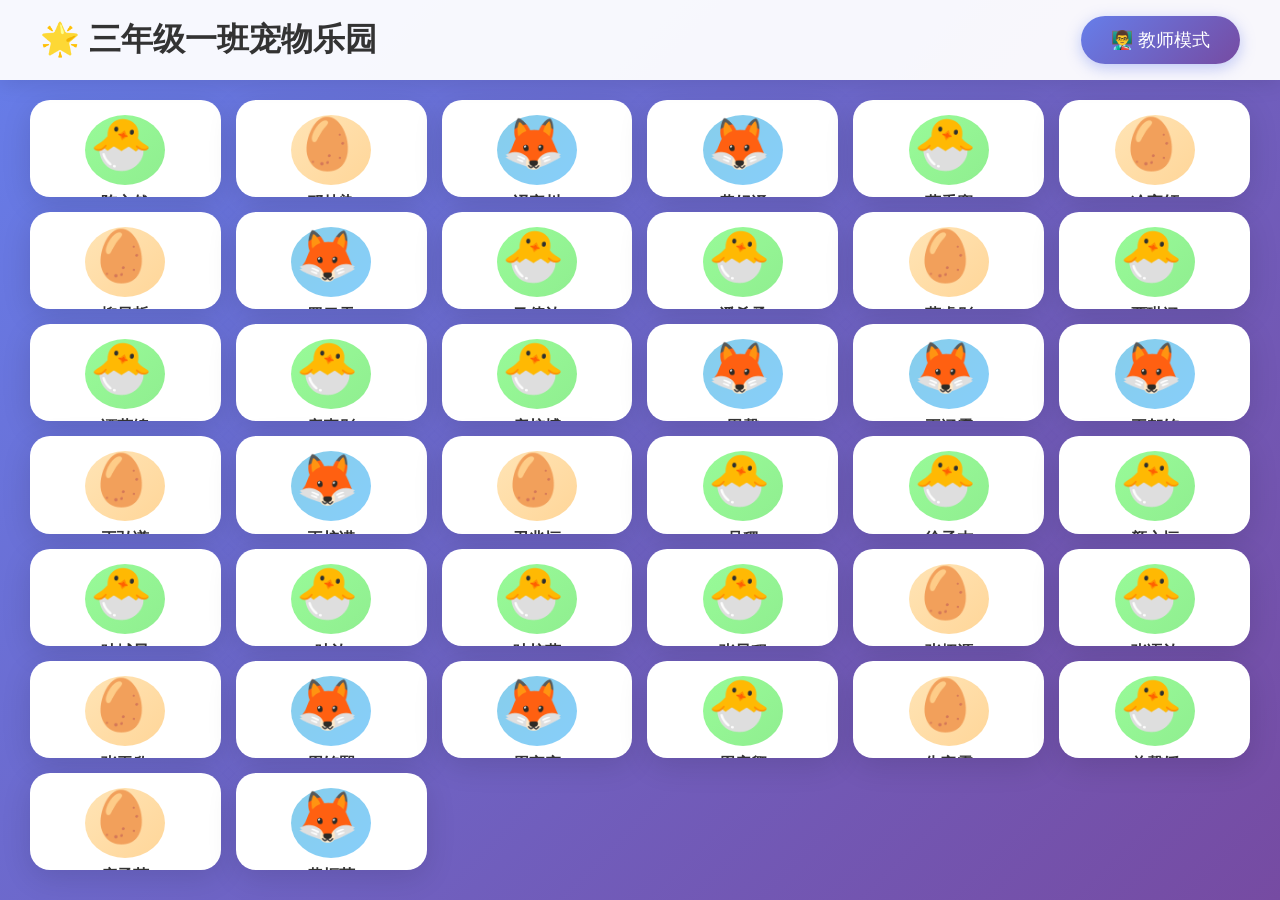
==== index.html @ 0e5dcd07 "更新CSS版本号v3" ====
<!DOCTYPE html>
<html lang="zh-CN">
<head>
    <meta charset="UTF-8">
    <meta name="viewport" content="width=device-width, initial-scale=1.0, user-scalable=no">
    <title>ClassPet Pro - 班级宠物养成</title>
    <link rel="stylesheet" href="assets/css/style.css?v=3">
</head>
<body>
    <div id="app">
        <!-- 顶部标题栏 -->
        <header class="header">
            <h1 class="class-name">🌟 三年级一班宠物乐园</h1>
            <div class="header-actions">
                <button class="btn-teacher" id="btnTeacher">👨‍🏫 教师模式</button>
            </div>
        </header>

        <!-- 宠物展示区 -->
        <main class="pet-grid" id="petGrid">
            <!-- 动态生成40个宠物卡片 -->
        </main>

        <!-- 学生详情弹窗 -->
        <div class="modal" id="studentModal">
            <div class="modal-content">
                <span class="close-btn" id="closeModal">&times;</span>
                <div class="student-detail">
                    <div class="pet-display">
                        <img id="detailPetImage" src="" alt="宠物">
                        <div class="evolution-effect" id="evolutionEffect"></div>
                    </div>
                    <h2 id="detailName">学生姓名</h2>
                    <div class="score-section">
                        <div class="current-score">
                            <span class="score-label">当前积分</span>
                            <span class="score-value" id="detailScore">0</span>
                        </div>
                        <div class="score-controls">
                            <button class="btn-score btn-minus" data-value="-5">-5</button>
                            <button class="btn-score btn-minus" data-value="-1">-1</button>
                            <button class="btn-score btn-plus" data-value="+1">+1</button>
                            <button class="btn-score btn-plus" data-value="+5">+5</button>
                            <button class="btn-score btn-plus" data-value="+10">+10</button>
                        </div>
                    </div>
                    <div class="progress-section">
                        <div class="stage-info">
                            <span id="currentStage">蛋</span>
                            <span class="arrow">→</span>
                            <span id="nextStage">幼崽</span>
                        </div>
                        <div class="progress-bar">
                            <div class="progress-fill" id="progressFill"></div>
                        </div>
                        <div class="progress-text">
                            还需 <span id="needScore">50</span> 分升级
                        </div>
                    </div>
                    <div class="rewards-section">
                        <h3>🏆 已获得奖励</h3>
                        <div class="rewards-list" id="rewardsList">
                            <span class="no-rewards">暂无奖励</span>
                        </div>
                    </div>
                    <button class="btn-redeem" id="btnRedeem">🎁 兑换奖励</button>
                </div>
            </div>
        </div>

        <!-- 教师模式密码弹窗 -->
        <div class="modal" id="teacherModal">
            <div class="modal-content modal-small">
                <h2>🔐 教师验证</h2>
                <div class="password-input">
                    <input type="password" id="teacherPassword" placeholder="请输入4位密码" maxlength="4">
                </div>
                <div class="numpad" id="numpad">
                    <button>1</button><button>2</button><button>3</button>
                    <button>4</button><button>5</button><button>6</button>
                    <button>7</button><button>8</button><button>9</button>
                    <button class="btn-clear">C</button><button>0</button><button class="btn-ok">✓</button>
                </div>
            </div>
        </div>

        <!-- 教师管理面板 -->
        <div class="modal" id="adminModal">
            <div class="modal-content modal-large">
                <span class="close-btn" id="closeAdmin">&times;</span>
                <h2>⚙️ 班级管理</h2>
                <div class="admin-tabs">
                    <button class="tab-btn active" data-tab="students">👥 学生管理</button>
                    <button class="tab-btn" data-tab="settings">🔧 进化设置</button>
                    <button class="tab-btn" data-tab="rewards">🎁 奖励设置</button>
                    <button class="tab-btn" data-tab="data">💾 数据管理</button>
                </div>
                <div class="tab-content" id="tabContent">
                    <!-- 动态内容 -->
                </div>
            </div>
        </div>

        <!-- 兑换奖励弹窗 -->
        <div class="modal" id="redeemModal">
            <div class="modal-content">
                <span class="close-btn" id="closeRedeem">&times;</span>
                <h2>🎁 兑换奖励</h2>
                <div class="redeem-list" id="redeemList">
                    <!-- 动态生成奖励列表 -->
                </div>
            </div>
        </div>

        <!-- 进化庆祝弹窗 -->
        <div class="modal celebration" id="celebrationModal">
            <div class="celebration-content">
                <div class="celebration-pet" id="celebrationPet"></div>
                <h1 class="celebration-title">🎉 恭喜进化！</h1>
                <p class="celebration-text" id="celebrationText"></p>
                <button class="btn-celebrate" id="btnCelebrate">太棒了！</button>
            </div>
        </div>
    </div>

    <!-- 宠物风格选择弹窗 -->
    <div class="modal" id="petSelectModal">
        <div class="modal-content">
            <h2>🎨 选择你的宠物风格</h2>
            <div class="pet-style-grid" id="petStyleGrid">
                <div class="pet-style-option" data-style="cute">
                    <div class="style-preview">🐱</div>
                    <div class="style-name">萌宠风</div>
                </div>
                <div class="pet-style-option" data-style="fantasy">
                    <div class="style-preview">🐉</div>
                    <div class="style-name">幻想风</div>
                </div>
                <div class="pet-style-option" data-style="pixel">
                    <div class="style-preview">🐤</div>
                    <div class="style-name">像素风</div>
                </div>
                <div class="pet-style-option" data-style="scifi">
                    <div class="style-preview">🤖</div>
                    <div class="style-name">科幻风</div>
                </div>
                <div class="pet-style-option" data-style="china">
                    <div class="style-preview">🐼</div>
                    <div class="style-name">国潮风</div>
                </div>
            </div>
        </div>
    </div>

    <script src="js/pets.js"></script>
    <script src="js/audio.js"></script>
    <script src="js/effects.js"></script>
    <script src="js/feishu-sync.js"></script>
    <script src="js/app.js"></script>
</body>
</html>
---- assets/css/style.css ----
/* ClassPet Pro - 大屏优化样式 v2 */

* {
    margin: 0;
    padding: 0;
    box-sizing: border-box;
    -webkit-tap-highlight-color: transparent;
    touch-action: manipulation;
}

body {
    font-family: -apple-system, BlinkMacSystemFont, 'Segoe UI', 'PingFang SC', 'Microsoft YaHei', sans-serif;
    background: linear-gradient(135deg, #667eea 0%, #764ba2 100%);
    min-height: 100vh;
    overflow: hidden;
}

/* 顶部标题栏 */
.header {
    display: flex;
    justify-content: space-between;
    align-items: center;
    padding: 20px 40px;
    background: rgba(255, 255, 255, 0.95);
    box-shadow: 0 4px 20px rgba(0, 0, 0, 0.1);
    position: fixed;
    top: 0;
    left: 0;
    right: 0;
    z-index: 100;
    height: 80px;
}

.class-name {
    font-size: 32px;
    color: #333;
    font-weight: 700;
}

.btn-teacher {
    padding: 12px 30px;
    font-size: 18px;
    background: linear-gradient(135deg, #667eea 0%, #764ba2 100%);
    color: white;
    border: none;
    border-radius: 25px;
    cursor: pointer;
    transition: all 0.3s;
    box-shadow: 0 4px 15px rgba(102, 126, 234, 0.4);
}

.btn-teacher:hover {
    transform: translateY(-2px);
    box-shadow: 0 6px 20px rgba(102, 126, 234, 0.5);
}

.btn-teacher:active {
    transform: translateY(0);
}

/* 宠物网格 - 40人布局 */
.pet-grid {
    display: grid;
    grid-template-columns: repeat(8, 1fr);
    grid-template-rows: repeat(5, 1fr);
    gap: 15px;
    padding: 100px 30px 30px;
    height: 100vh;
}

/* 宠物卡片 */
.pet-card {
    background: white;
    border-radius: 20px;
    padding: 15px;
    display: flex;
    flex-direction: column;
    align-items: center;
    justify-content: space-between;
    box-shadow: 0 8px 30px rgba(0, 0, 0, 0.12);
    cursor: pointer;
    transition: all 0.3s;
    position: relative;
    overflow: hidden;
}

.pet-card:hover {
    transform: translateY(-5px);
    box-shadow: 0 12px 40px rgba(0, 0, 0, 0.15);
}

.pet-card:active {
    transform: scale(0.98);
}

/* 宠物图片容器 */
.pet-image-container {
    width: 80px;
    height: 80px;
    border-radius: 50%;
    display: flex;
    align-items: center;
    justify-content: center;
    margin-bottom: 8px;
    position: relative;
}

.pet-image {
    width: 70px;
    height: 70px;
    object-fit: contain;
    transition: all 0.3s;
}

/* 宠物阶段颜色 */
.stage-egg { background: linear-gradient(135deg, #FFE4B5 0%, #FFD699 100%); }
.stage-baby { background: linear-gradient(135deg, #98FB98 0%, #90EE90 100%); }
.stage-young { background: linear-gradient(135deg, #87CEEB 0%, #87CEFA 100%); }
.stage-adult { background: linear-gradient(135deg, #DDA0DD 0%, #DA70D6 100%); }

/* 学生姓名 */
.student-name {
    font-size: 16px;
    font-weight: 600;
    color: #333;
    margin-bottom: 5px;
}

/* 积分显示 */
.score-display {
    font-size: 20px;
    font-weight: 700;
    color: #667eea;
}

/* 阶段标签 */
.stage-badge {
    font-size: 12px;
    padding: 4px 12px;
    border-radius: 12px;
    color: white;
    font-weight: 500;
    margin-top: 5px;
}

.stage-badge.egg { background: #FFB347; }
.stage-badge.baby { background: #32CD32; }
.stage-badge.young { background: #1E90FF; }
.stage-badge.adult { background: #9370DB; }

/* 弹窗样式 */
.modal {
    display: none;
    position: fixed;
    top: 0;
    left: 0;
    width: 100%;
    height: 100%;
    background: rgba(0, 0, 0, 0.7);
    z-index: 1000;
    justify-content: center;
    align-items: center;
}

.modal.active {
    display: flex;
}

.modal-content {
    background: white;
    border-radius: 30px;
    padding: 40px;
    max-width: 600px;
    width: 90%;
    max-height: 90vh;
    overflow-y: auto;
    position: relative;
    animation: modalSlideIn 0.3s ease;
}

.modal-small {
    max-width: 400px;
    text-align: center;
}

.modal-large {
    max-width: 800px;
}

@keyframes modalSlideIn {
    from {
        opacity: 0;
        transform: translateY(50px);
    }
    to {
        opacity: 1;
        transform: translateY(0);
    }
}

.close-btn {
    position: absolute;
    top: 20px;
    right: 25px;
    font-size: 36px;
    color: #999;
    cursor: pointer;
    transition: color 0.3s;
}

.close-btn:hover {
    color: #333;
}

/* 学生详情 */
.student-detail {
    text-align: center;
}

.pet-display {
    width: 150px;
    height: 150px;
    margin: 0 auto 20px;
    border-radius: 50%;
    display: flex;
    align-items: center;
    justify-content: center;
    position: relative;
}

.pet-display img {
    width: 120px;
    height: 120px;
    object-fit: contain;
}

.student-detail h2 {
    font-size: 28px;
    color: #333;
    margin-bottom: 20px;
}

/* 积分区域 */
.score-section {
    background: #f8f9fa;
    border-radius: 20px;
    padding: 25px;
    margin-bottom: 25px;
}

.current-score {
    margin-bottom: 20px;
}

.score-label {
    font-size: 16px;
    color: #666;
    margin-right: 10px;
}

.score-value {
    font-size: 42px;
    font-weight: 700;
    color: #667eea;
}

/* 加减分按钮 */
.score-controls {
    display: flex;
    gap: 10px;
    justify-content: center;
    flex-wrap: wrap;
}

.btn-score {
    width: 60px;
    height: 60px;
    border-radius: 15px;
    border: none;
    font-size: 20px;
    font-weight: 700;
    cursor: pointer;
    transition: all 0.2s;
}

.btn-plus {
    background: linear-gradient(135deg, #67eea 0%, #764ba2 100%);
    background: linear-gradient(135deg, #667eea 0%, #764ba2 100%);
    color: white;
}

.btn-minus {
    background: #ff6b6b;
    color: white;
}

.btn-score:hover {
    transform: scale(1.05);
}

.btn-score:active {
    transform: scale(0.95);
}

/* 进度条 */
.progress-section {
    margin-bottom: 25px;
}

.stage-info {
    display: flex;
    justify-content: center;
    align-items: center;
    gap: 15px;
    margin-bottom: 15px;
    font-size: 18px;
}

.stage-info span:first-child {
    font-weight: 700;
    color: #667eea;
}

.stage-info span:last-child {
    color: #999;
}

.arrow {
    color: #ccc;
}

.progress-bar {
    height: 20px;
    background: #e9ecef;
    border-radius: 10px;
    overflow: hidden;
    margin-bottom: 10px;
}

.progress-fill {
    height: 100%;
    background: linear-gradient(90deg, #667eea 0%, #764ba2 100%);
    border-radius: 10px;
    transition: width 0.5s ease;
}

.progress-text {
    color: #666;
    font-size: 14px;
}

/* 奖励区域 */
.rewards-section {
    margin-bottom: 25px;
}

.rewards-section h3 {
    font-size: 18px;
    color: #333;
    margin-bottom: 15px;
}

.rewards-list {
    display: flex;
    flex-wrap: wrap;
    gap: 10px;
    justify-content: center;
}

.reward-item {
    background: #fff3cd;
    color: #856404;
    padding: 8px 16px;
    border-radius: 20px;
    font-size: 14px;
}

.no-rewards {
    color: #999;
    font-size: 14px;
}

.btn-redeem {
    width: 100%;
    padding: 18px;
    font-size: 20px;
    background: linear-gradient(135deg, #f093fb 0%, #f5576c 100%);
    color: white;
    border: none;
    border-radius: 15px;
    cursor: pointer;
    transition: all 0.3s;
}

.btn-redeem:hover {
    transform: translateY(-2px);
    box-shadow: 0 8px 25px rgba(245, 87, 108, 0.4);
}

/* 数字键盘 */
.password-input {
    margin: 30px 0;
}

.password-input input {
    width: 200px;
    height: 60px;
    font-size: 32px;
    text-align: center;
    border: 3px solid #ddd;
    border-radius: 15px;
    letter-spacing: 10px;
}

.password-input input:focus {
    outline: none;
    border-color: #667eea;
}

.numpad {
    display: grid;
    grid-template-columns: repeat(3, 1fr);
    gap: 15px;
    max-width: 300px;
    margin: 0 auto;
}

.numpad button {
    width: 80px;
    height: 80px;
    font-size: 28px;
    border: none;
    border-radius: 15px;
    background: #f8f9fa;
    cursor: pointer;
    transition: all 0.2s;
}

.numpad button:hover {
    background: #e9ecef;
}

.numpad button:active {
    transform: scale(0.95);
}

.numpad .btn-clear {
    background: #ff6b6b;
    color: white;
}

.numpad .btn-ok {
    background: #51cf66;
    color: white;
}

/* 庆祝弹窗 */
.celebration {
    background: rgba(0, 0, 0, 0.85);
}

.celebration-content {
    background: white;
    border-radius: 40px;
    padding: 60px;
    text-align: center;
    animation: celebrateIn 0.5s ease;
}

@keyframes celebrateIn {
    from {
        opacity: 0;
        transform: scale(0.5);
    }
    to {
        opacity: 1;
        transform: scale(1);
    }
}

.celebration-pet {
    width: 200px;
    height: 200px;
    margin: 0 auto 30px;
    border-radius: 50%;
    display: flex;
    align-items: center;
    justify-content: center;
    font-size: 100px;
    animation: bounce 0.6s ease infinite alternate;
}

@keyframes bounce {
    from { transform: translateY(0); }
    to { transform: translateY(-20px); }
}

.celebration-title {
    font-size: 42px;
    color: #667eea;
    margin-bottom: 20px;
}

.celebration-text {
    font-size: 20px;
    color: #666;
    margin-bottom: 30px;
}

.btn-celebrate {
    padding: 18px 60px;
    font-size: 22px;
    background: linear-gradient(135deg, #667eea 0%, #764ba2 100%);
    color: white;
    border: none;
    border-radius: 30px;
    cursor: pointer;
}

/* 管理面板 */
.admin-tabs {
    display: flex;
    gap: 10px;
    margin-bottom: 30px;
    border-bottom: 2px solid #e9ecef;
    padding-bottom: 15px;
}

.tab-btn {
    padding: 12px 24px;
    font-size: 16px;
    border: none;
    background: transparent;
    color: #666;
    cursor: pointer;
    border-radius: 10px;
    transition: all 0.3s;
}

.tab-btn.active {
    background: #667eea;
    color: white;
}

.tab-content {
    min-height: 300px;
}

/* 响应式 - 适配不同分辨率 */
@media (max-width: 1920px) {
    .pet-grid {
        grid-template-columns: repeat(8, 1fr);
        grid-template-rows: repeat(5, 1fr);
    }
}

@media (max-width: 1366px) {
    .pet-grid {
        grid-template-columns: repeat(6, 1fr);
        grid-template-rows: repeat(7, 1fr);
    }
}

/* 触摸优化 */
@media (pointer: coarse) {
    .pet-card {
        min-height: 160px;
    }
    
    .btn-score {
        width: 70px;
        height: 70px;
    }
    
    .numpad button {
        width: 90px;
        height: 90px;
    }
}

/* 动画效果 */
@keyframes pulse {
    0%, 100% { transform: scale(1); }
    50% { transform: scale(1.05); }
}

.evolution-effect {
    position: absolute;
    top: 0;
    left: 0;
    width: 100%;
    height: 100%;
    pointer-events: none;
    opacity: 0;
}

.evolution-effect.active {
    animation: evolutionFlash 1s ease;
}

@keyframes evolutionFlash {
    0% { opacity: 0; }
    25% { opacity: 1; background: radial-gradient(circle, gold 0%, transparent 70%); }
    50% { opacity: 0; }
    75% { opacity: 1; background: radial-gradient(circle, #667eea 0%, transparent 70%); }
    100% { opacity: 0; }
}

/* 积分变化动画 */
.score-change {
    position: absolute;
    font-size: 24px;
    font-weight: 700;
    animation: scoreFloat 1s ease forwards;
    pointer-events: none;
}

.score-change.up {
    color: #51cf66;
}

.score-change.down {
    color: #ff6b6b;
}

@keyframes scoreFloat {
    0% {
        opacity: 1;
        transform: translateY(0);
    }
    100% {
        opacity: 0;
        transform: translateY(-50px);
    }
}

/* 宠物风格选择 */
.pet-style-grid {
    display: grid;
    grid-template-columns: repeat(5, 1fr);
    gap: 20px;
    padding: 20px;
}

.pet-style-option {
    background: white;
    border-radius: 15px;
    padding: 20px;
    text-align: center;
    cursor: pointer;
    transition: all 0.3s;
    box-shadow: 0 4px 15px rgba(0,0,0,0.1);
}

.pet-style-option:hover {
    transform: translateY(-5px);
    box-shadow: 0 8px 25px rgba(0,0,0,0.15);
}

.pet-style-option.selected {
    border: 3px solid #667eea;
    background: #f0f4ff;
}

.pet-style-option .style-preview {
    font-size: 60px;
    margin-bottom: 10px;
}

.pet-style-option .style-name {
    font-size: 16px;
    color: #333;
    font-weight: 600;
}
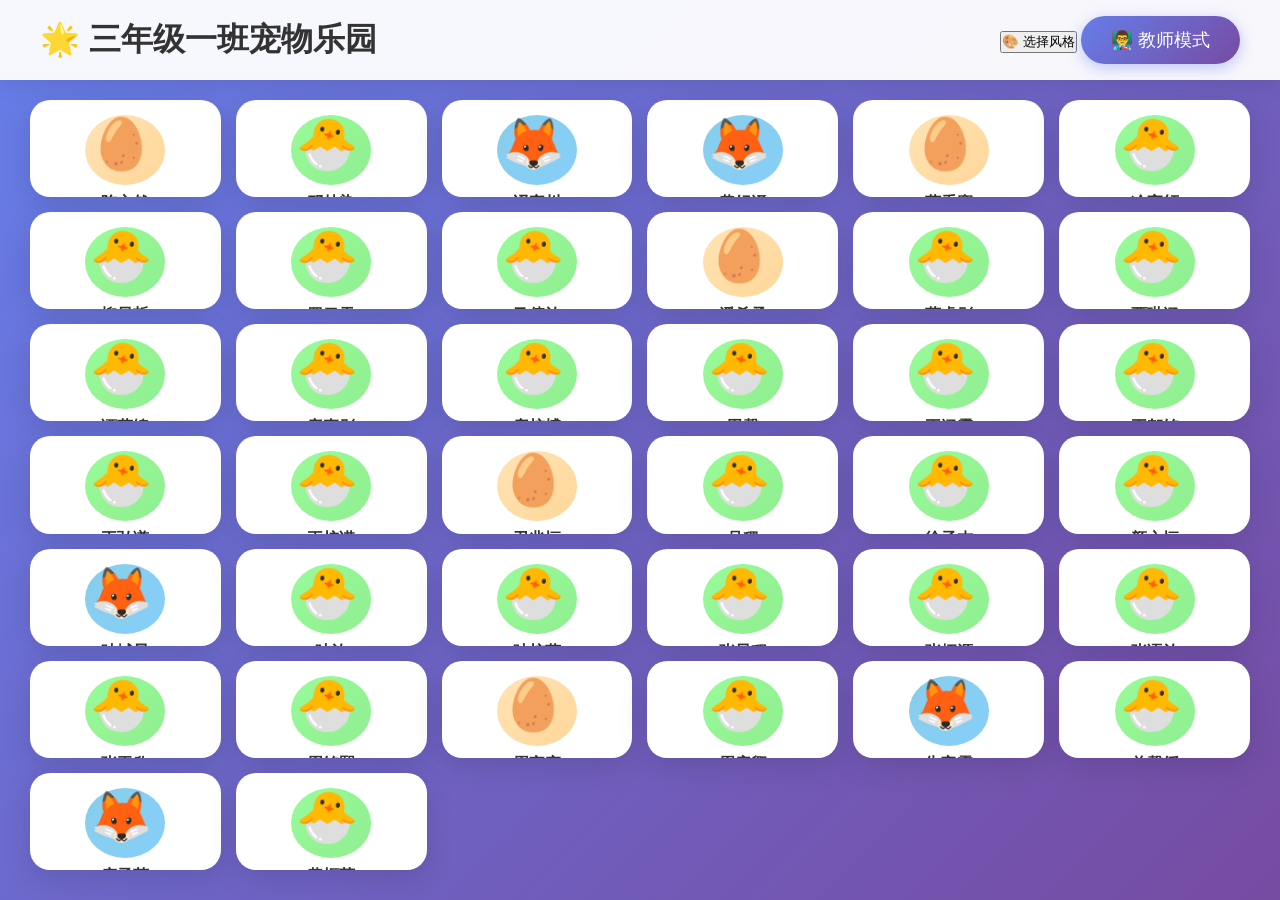
==== commit 869be116: "添加选择风格按钮" ====
--- a/index.html
+++ b/index.html
@@ -12,6 +12,7 @@
         <header class="header">
             <h1 class="class-name">🌟 三年级一班宠物乐园</h1>
             <div class="header-actions">
+                <button class="btn-style" id="btnSelectStyle" onclick="showPetStyleSelection()">🎨 选择风格</button>
                 <button class="btn-teacher" id="btnTeacher">👨‍🏫 教师模式</button>
             </div>
         </header>
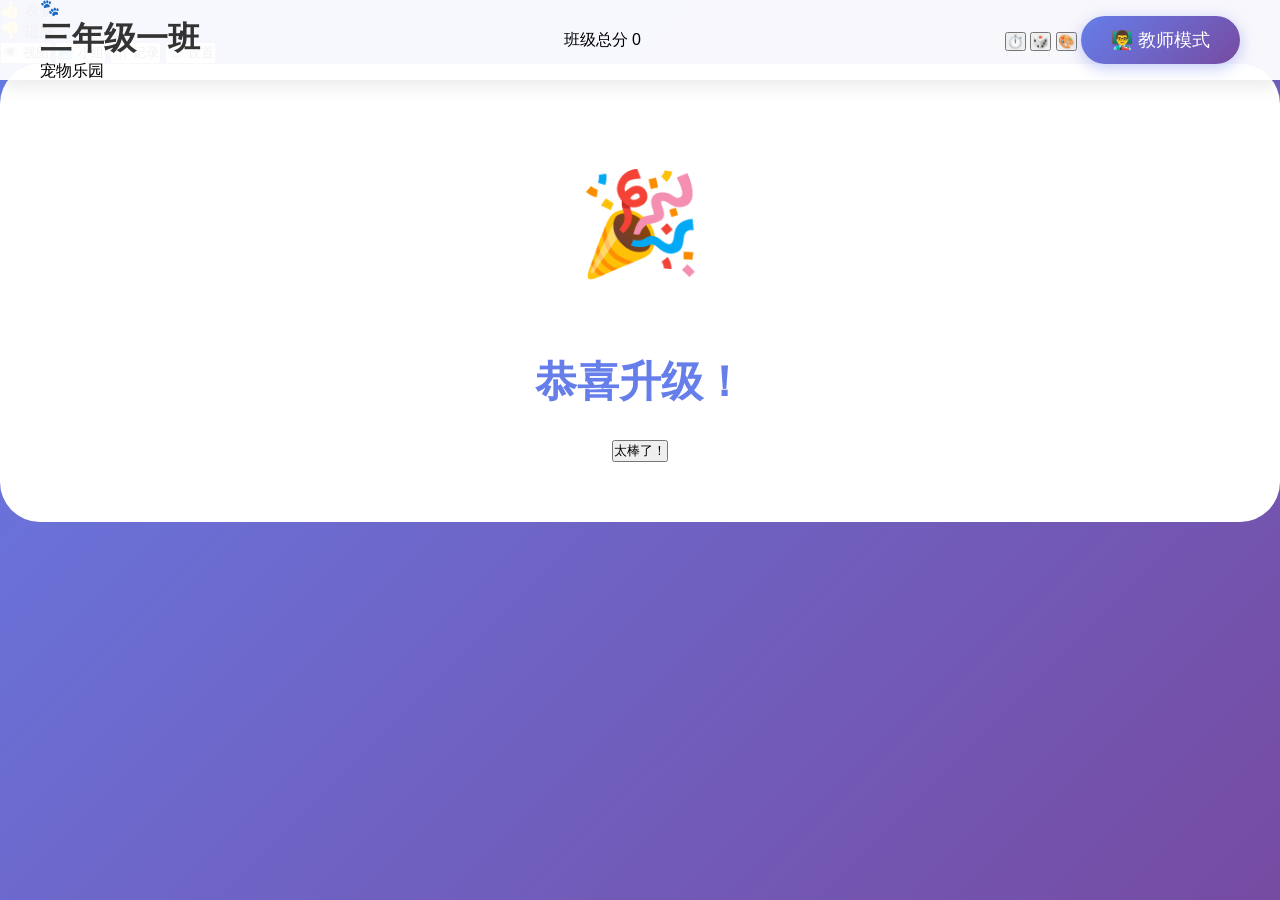
==== commit 8aa2fbc6: "更新HTML结构为ClassDojo风格" ====
--- a/index.html
+++ b/index.html
@@ -2,153 +2,294 @@
 <html lang="zh-CN">
 <head>
     <meta charset="UTF-8">
-    <meta name="viewport" content="width=device-width, initial-scale=1.0, user-scalable=no">
+    <meta name="viewport" content="width=device-width, initial-scale=1.0, maximum-scale=1.0, user-scalable=no">
     <title>ClassPet Pro - 班级宠物养成</title>
-    <link rel="stylesheet" href="assets/css/style.css?v=3">
+    <link rel="stylesheet" href="assets/css/style.css?v=4">
+    <link rel="preconnect" href="https://fonts.googleapis.com">
+    <link href="https://fonts.googleapis.com/css2?family=Nunito:wght@400;600;700;800&display=swap" rel="stylesheet">
 </head>
 <body>
     <div id="app">
-        <!-- 顶部标题栏 -->
+        <!-- 顶部导航栏 -->
         <header class="header">
-            <h1 class="class-name">🌟 三年级一班宠物乐园</h1>
-            <div class="header-actions">
-                <button class="btn-style" id="btnSelectStyle" onclick="showPetStyleSelection()">🎨 选择风格</button>
+            <div class="header-left">
+                <div class="logo">🐾</div>
+                <div class="class-info">
+                    <h1 class="class-name">三年级一班</h1>
+                    <span class="class-subtitle">宠物乐园</span>
+                </div>
+            </div>
+            <div class="header-center">
+                <div class="class-total-points">
+                    <span class="total-label">班级总分</span>
+                    <span class="total-value" id="classTotalPoints">0</span>
+                </div>
+            </div>
+            <div class="header-right">
+                <button class="btn-tool" id="btnTimer" title="计时器">⏱️</button>
+                <button class="btn-tool" id="btnRandom" title="随机选人">🎲</button>
+                <button class="btn-tool" id="btnStyle" title="切换风格">🎨</button>
                 <button class="btn-teacher" id="btnTeacher">👨‍🏫 教师模式</button>
             </div>
         </header>
 
-        <!-- 宠物展示区 -->
-        <main class="pet-grid" id="petGrid">
-            <!-- 动态生成40个宠物卡片 -->
+        <!-- 行为类型快捷栏 -->
+        <div class="behavior-bar" id="behaviorBar">
+            <div class="behavior-section positive">
+                <span class="section-label">👍 表扬</span>
+                <div class="behavior-buttons" id="positiveBehaviors">
+                    <!-- 动态生成 -->
+                </div>
+            </div>
+            <div class="behavior-section negative">
+                <span class="section-label">👎 提醒</span>
+                <div class="behavior-buttons" id="negativeBehaviors">
+                    <!-- 动态生成 -->
+                </div>
+            </div>
+        </div>
+
+        <!-- 学生网格展示区 -->
+        <main class="students-grid" id="studentsGrid">
+            <!-- 动态生成学生卡片 -->
         </main>
 
-        <!-- 学生详情弹窗 -->
+        <!-- 底部工具栏 -->
+        <footer class="bottom-bar">
+            <button class="bottom-btn" id="btnViewMode">
+                <span class="btn-icon">👁️</span>
+                <span class="btn-text">视图</span>
+            </button>
+            <button class="bottom-btn" id="btnGroupMode">
+                <span class="btn-icon">👥</span>
+                <span class="btn-text">小组</span>
+            </button>
+            <button class="bottom-btn" id="btnHistory">
+                <span class="btn-icon">📊</span>
+                <span class="btn-text">记录</span>
+            </button>
+            <button class="bottom-btn" id="btnSettings">
+                <span class="btn-icon">⚙️</span>
+                <span class="btn-text">设置</span>
+            </button>
+        </footer>
+
+        <!-- ========== 弹窗组件 ========== -->
+
+        <!-- 学生详情/评分弹窗 -->
         <div class="modal" id="studentModal">
-            <div class="modal-content">
-                <span class="close-btn" id="closeModal">&times;</span>
-                <div class="student-detail">
-                    <div class="pet-display">
-                        <img id="detailPetImage" src="" alt="宠物">
-                        <div class="evolution-effect" id="evolutionEffect"></div>
-                    </div>
-                    <h2 id="detailName">学生姓名</h2>
-                    <div class="score-section">
-                        <div class="current-score">
-                            <span class="score-label">当前积分</span>
-                            <span class="score-value" id="detailScore">0</span>
-                        </div>
-                        <div class="score-controls">
-                            <button class="btn-score btn-minus" data-value="-5">-5</button>
-                            <button class="btn-score btn-minus" data-value="-1">-1</button>
-                            <button class="btn-score btn-plus" data-value="+1">+1</button>
-                            <button class="btn-score btn-plus" data-value="+5">+5</button>
-                            <button class="btn-score btn-plus" data-value="+10">+10</button>
-                        </div>
-                    </div>
+            <div class="modal-overlay"></div>
+            <div class="modal-content student-modal-content">
+                <div class="modal-header">
+                    <button class="btn-back" id="closeStudentModal">←</button>
+                    <h2 id="studentModalTitle">学生详情</h2>
+                    <div class="modal-actions">
+                        <button class="btn-icon-action" id="btnStudentHistory">📋</button>
+                    </div>
+                </div>
+                <div class="modal-body">
+                    <div class="student-profile">
+                        <div class="avatar-large" id="studentAvatar">
+                            <div class="avatar-emoji" id="studentAvatarEmoji">🥚</div>
+                            <div class="avatar-level" id="studentLevel">蛋</div>
+                        </div>
+                        <div class="student-info">
+                            <h3 id="studentName">姓名</h3>
+                            <div class="points-display">
+                                <span class="current-points" id="studentPoints">0</span>
+                                <span class="points-label">积分</span>
+                            </div>
+                        </div>
+                    </div>
+
+                    <!-- 行为选择区 -->
+                    <div class="behavior-selector">
+                        <div class="behavior-tabs">
+                            <button class="tab-btn active" data-tab="positive">👍 表扬</button>
+                            <button class="tab-btn" data-tab="negative">👎 提醒</button>
+                            <button class="tab-btn" data-tab="skills">🎯 技能</button>
+                        </div>
+                        <div class="behavior-grid" id="behaviorGrid">
+                            <!-- 动态生成行为按钮 -->
+                        </div>
+                    </div>
+
+                    <!-- 进度展示 -->
                     <div class="progress-section">
-                        <div class="stage-info">
-                            <span id="currentStage">蛋</span>
-                            <span class="arrow">→</span>
-                            <span id="nextStage">幼崽</span>
-                        </div>
-                        <div class="progress-bar">
-                            <div class="progress-fill" id="progressFill"></div>
-                        </div>
-                        <div class="progress-text">
-                            还需 <span id="needScore">50</span> 分升级
-                        </div>
-                    </div>
-                    <div class="rewards-section">
-                        <h3>🏆 已获得奖励</h3>
-                        <div class="rewards-list" id="rewardsList">
-                            <span class="no-rewards">暂无奖励</span>
-                        </div>
-                    </div>
-                    <button class="btn-redeem" id="btnRedeem">🎁 兑换奖励</button>
-                </div>
-            </div>
-        </div>
-
-        <!-- 教师模式密码弹窗 -->
+                        <div class="stage-progress">
+                            <div class="stage-item active" data-stage="0">
+                                <div class="stage-icon">🥚</div>
+                                <span>蛋</span>
+                            </div>
+                            <div class="stage-line"></div>
+                            <div class="stage-item" data-stage="1">
+                                <div class="stage-icon">🐣</div>
+                                <span>幼崽</span>
+                            </div>
+                            <div class="stage-line"></div>
+                            <div class="stage-item" data-stage="2">
+                                <div class="stage-icon">🦊</div>
+                                <span>成长期</span>
+                            </div>
+                            <div class="stage-line"></div>
+                            <div class="stage-item" data-stage="3">
+                                <div class="stage-icon">🦁</div>
+                                <span>完全体</span>
+                            </div>
+                        </div>
+                        <div class="progress-bar-container">
+                            <div class="progress-bar">
+                                <div class="progress-fill" id="progressFill"></div>
+                            </div>
+                            <span class="progress-text" id="progressText">还需 50 分升级</span>
+                        </div>
+                    </div>
+                </div>
+            </div>
+        </div>
+
+        <!-- 计时器弹窗 -->
+        <div class="modal" id="timerModal">
+            <div class="modal-overlay"></div>
+            <div class="modal-content timer-modal">
+                <div class="timer-display" id="timerDisplay">00:00</div>
+                <div class="timer-presets">
+                    <button data-time="60">1分钟</button>
+                    <button data-time="180">3分钟</button>
+                    <button data-time="300">5分钟</button>
+                    <button data-time="600">10分钟</button>
+                </div>
+                <div class="timer-controls">
+                    <button class="btn-timer-control" id="btnTimerStart">▶️ 开始</button>
+                    <button class="btn-timer-control" id="btnTimerPause">⏸️ 暂停</button>
+                    <button class="btn-timer-control" id="btnTimerReset">🔄 重置</button>
+                </div>
+                <button class="btn-close-modal" id="closeTimerModal">✕</button>
+            </div>
+        </div>
+
+        <!-- 随机选人弹窗 -->
+        <div class="modal" id="randomModal">
+            <div class="modal-overlay"></div>
+            <div class="modal-content random-modal">
+                <div class="random-animating" id="randomAnimating">
+                    <div class="random-avatar">❓</div>
+                    <div class="random-name">随机选择中...</div>
+                </div>
+                <div class="random-result" id="randomResult" style="display: none;">
+                    <div class="random-avatar" id="randomResultAvatar">🎉</div>
+                    <div class="random-name" id="randomResultName">选中者</div>
+                </div>
+                <button class="btn-random-start" id="btnRandomStart">🎲 开始抽取</button>
+                <button class="btn-close-modal" id="closeRandomModal">✕</button>
+            </div>
+        </div>
+
+        <!-- 历史记录弹窗 -->
+        <div class="modal" id="historyModal">
+            <div class="modal-overlay"></div>
+            <div class="modal-content history-modal">
+                <div class="modal-header">
+                    <button class="btn-back" id="closeHistoryModal">←</button>
+                    <h2>📊 今日记录</h2>
+                </div>
+                <div class="history-filters">
+                    <button class="filter-btn active" data-filter="all">全部</button>
+                    <button class="filter-btn" data-filter="positive">表扬</button>
+                    <button class="filter-btn" data-filter="negative">提醒</button>
+                </div>
+                <div class="history-list" id="historyList">
+                    <!-- 动态生成 -->
+                </div>
+            </div>
+        </div>
+
+        <!-- 教师验证弹窗 -->
         <div class="modal" id="teacherModal">
-            <div class="modal-content modal-small">
+            <div class="modal-overlay"></div>
+            <div class="modal-content teacher-modal">
                 <h2>🔐 教师验证</h2>
-                <div class="password-input">
-                    <input type="password" id="teacherPassword" placeholder="请输入4位密码" maxlength="4">
-                </div>
-                <div class="numpad" id="numpad">
-                    <button>1</button><button>2</button><button>3</button>
-                    <button>4</button><button>5</button><button>6</button>
-                    <button>7</button><button>8</button><button>9</button>
-                    <button class="btn-clear">C</button><button>0</button><button class="btn-ok">✓</button>
-                </div>
-            </div>
-        </div>
-
-        <!-- 教师管理面板 -->
+                <div class="password-display" id="passwordDisplay">••••</div>
+                <div class="numpad">
+                    <button class="num-btn">1</button>
+                    <button class="num-btn">2</button>
+                    <button class="num-btn">3</button>
+                    <button class="num-btn">4</button>
+                    <button class="num-btn">5</button>
+                    <button class="num-btn">6</button>
+                    <button class="num-btn">7</button>
+                    <button class="num-btn">8</button>
+                    <button class="num-btn">9</button>
+                    <button class="num-btn btn-clear">C</button>
+                    <button class="num-btn">0</button>
+                    <button class="num-btn btn-ok">✓</button>
+                </div>
+            </div>
+        </div>
+
+        <!-- 管理面板 -->
         <div class="modal" id="adminModal">
-            <div class="modal-content modal-large">
-                <span class="close-btn" id="closeAdmin">&times;</span>
-                <h2>⚙️ 班级管理</h2>
+            <div class="modal-overlay"></div>
+            <div class="modal-content admin-modal-content">
+                <div class="modal-header">
+                    <button class="btn-back" id="closeAdminModal">←</button>
+                    <h2>⚙️ 班级管理</h2>
+                </div>
                 <div class="admin-tabs">
-                    <button class="tab-btn active" data-tab="students">👥 学生管理</button>
-                    <button class="tab-btn" data-tab="settings">🔧 进化设置</button>
-                    <button class="tab-btn" data-tab="rewards">🎁 奖励设置</button>
-                    <button class="tab-btn" data-tab="data">💾 数据管理</button>
-                </div>
-                <div class="tab-content" id="tabContent">
+                    <button class="admin-tab active" data-tab="students">👥 学生</button>
+                    <button class="admin-tab" data-tab="behaviors">🏷️ 行为</button>
+                    <button class="admin-tab" data-tab="rewards">🎁 奖励</button>
+                    <button class="admin-tab" data-tab="settings">🔧 设置</button>
+                </div>
+                <div class="admin-content" id="adminContent">
                     <!-- 动态内容 -->
                 </div>
             </div>
         </div>
 
-        <!-- 兑换奖励弹窗 -->
-        <div class="modal" id="redeemModal">
-            <div class="modal-content">
-                <span class="close-btn" id="closeRedeem">&times;</span>
-                <h2>🎁 兑换奖励</h2>
-                <div class="redeem-list" id="redeemList">
-                    <!-- 动态生成奖励列表 -->
-                </div>
-            </div>
-        </div>
-
-        <!-- 进化庆祝弹窗 -->
-        <div class="modal celebration" id="celebrationModal">
+        <!-- 宠物风格选择 -->
+        <div class="modal" id="styleModal">
+            <div class="modal-overlay"></div>
+            <div class="modal-content style-modal">
+                <div class="modal-header">
+                    <button class="btn-back" id="closeStyleModal">←</button>
+                    <h2>🎨 选择宠物风格</h2>
+                </div>
+                <div class="style-grid" id="styleGrid">
+                    <div class="style-card" data-style="cute">
+                        <div class="style-preview">🐱</div>
+                        <span class="style-name">萌宠风</span>
+                    </div>
+                    <div class="style-card" data-style="fantasy">
+                        <div class="style-preview">🐉</div>
+                        <span class="style-name">幻想风</span>
+                    </div>
+                    <div class="style-card" data-style="pixel">
+                        <div class="style-preview">🐤</div>
+                        <span class="style-name">像素风</span>
+                    </div>
+                    <div class="style-card" data-style="scifi">
+                        <div class="style-preview">🤖</div>
+                        <span class="style-name">科幻风</span>
+                    </div>
+                    <div class="style-card" data-style="china">
+                        <div class="style-preview">🐼</div>
+                        <span class="style-name">国潮风</span>
+                    </div>
+                </div>
+            </div>
+        </div>
+
+        <!-- 积分动画效果层 -->
+        <div class="effects-layer" id="effectsLayer"></div>
+
+        <!-- 庆祝全屏效果 -->
+        <div class="celebration-overlay" id="celebrationOverlay">
             <div class="celebration-content">
-                <div class="celebration-pet" id="celebrationPet"></div>
-                <h1 class="celebration-title">🎉 恭喜进化！</h1>
+                <div class="celebration-pet" id="celebrationPet">🎉</div>
+                <h2 class="celebration-title" id="celebrationTitle">恭喜升级！</h2>
                 <p class="celebration-text" id="celebrationText"></p>
-                <button class="btn-celebrate" id="btnCelebrate">太棒了！</button>
-            </div>
-        </div>
-    </div>
-
-    <!-- 宠物风格选择弹窗 -->
-    <div class="modal" id="petSelectModal">
-        <div class="modal-content">
-            <h2>🎨 选择你的宠物风格</h2>
-            <div class="pet-style-grid" id="petStyleGrid">
-                <div class="pet-style-option" data-style="cute">
-                    <div class="style-preview">🐱</div>
-                    <div class="style-name">萌宠风</div>
-                </div>
-                <div class="pet-style-option" data-style="fantasy">
-                    <div class="style-preview">🐉</div>
-                    <div class="style-name">幻想风</div>
-                </div>
-                <div class="pet-style-option" data-style="pixel">
-                    <div class="style-preview">🐤</div>
-                    <div class="style-name">像素风</div>
-                </div>
-                <div class="pet-style-option" data-style="scifi">
-                    <div class="style-preview">🤖</div>
-                    <div class="style-name">科幻风</div>
-                </div>
-                <div class="pet-style-option" data-style="china">
-                    <div class="style-preview">🐼</div>
-                    <div class="style-name">国潮风</div>
-                </div>
+                <button class="btn-celebrate-close" id="btnCelebrateClose">太棒了！</button>
             </div>
         </div>
     </div>
@@ -156,7 +297,6 @@
     <script src="js/pets.js"></script>
     <script src="js/audio.js"></script>
     <script src="js/effects.js"></script>
-    <script src="js/feishu-sync.js"></script>
     <script src="js/app.js"></script>
 </body>
 </html>
--- a/assets/css/style.css
+++ b/assets/css/style.css
@@ -58,35 +58,62 @@
     transform: translateY(0);
 }
 
+/* 选择风格按钮 */
+.btn-style {
+    padding: 12px 24px;
+    font-size: 16px;
+    background: linear-gradient(135deg, #f093fb 0%, #f5576c 100%);
+    color: white;
+    border: none;
+    border-radius: 25px;
+    cursor: pointer;
+    transition: all 0.3s;
+    box-shadow: 0 4px 15px rgba(245, 87, 108, 0.4);
+    margin-right: 15px;
+}
+
+.btn-style:hover {
+    transform: translateY(-2px);
+    box-shadow: 0 6px 20px rgba(245, 87, 108, 0.5);
+}
+
+.header-actions {
+    display: flex;
+    align-items: center;
+}
+
 /* 宠物网格 - 40人布局 */
 .pet-grid {
     display: grid;
     grid-template-columns: repeat(8, 1fr);
     grid-template-rows: repeat(5, 1fr);
-    gap: 15px;
-    padding: 100px 30px 30px;
-    height: 100vh;
+    gap: 12px;
+    padding: 100px 20px 20px;
+    height: calc(100vh - 80px);
+    max-width: 1600px;
+    margin: 0 auto;
 }
 
 /* 宠物卡片 */
 .pet-card {
     background: white;
-    border-radius: 20px;
-    padding: 15px;
+    border-radius: 16px;
+    padding: 10px 8px;
     display: flex;
     flex-direction: column;
     align-items: center;
-    justify-content: space-between;
-    box-shadow: 0 8px 30px rgba(0, 0, 0, 0.12);
+    justify-content: flex-start;
+    box-shadow: 0 4px 15px rgba(0, 0, 0, 0.1);
     cursor: pointer;
     transition: all 0.3s;
     position: relative;
     overflow: hidden;
+    min-height: 140px;
 }
 
 .pet-card:hover {
-    transform: translateY(-5px);
-    box-shadow: 0 12px 40px rgba(0, 0, 0, 0.15);
+    transform: translateY(-3px);
+    box-shadow: 0 8px 25px rgba(0, 0, 0, 0.15);
 }
 
 .pet-card:active {
@@ -95,21 +122,25 @@
 
 /* 宠物图片容器 */
 .pet-image-container {
-    width: 80px;
-    height: 80px;
+    width: 60px;
+    height: 60px;
     border-radius: 50%;
     display: flex;
     align-items: center;
     justify-content: center;
-    margin-bottom: 8px;
     position: relative;
+    flex-shrink: 0;
 }
 
 .pet-image {
-    width: 70px;
-    height: 70px;
+    width: 50px;
+    height: 50px;
     object-fit: contain;
     transition: all 0.3s;
+    font-size: 36px !important;
+    display: flex;
+    align-items: center;
+    justify-content: center;
 }
 
 /* 宠物阶段颜色 */
@@ -120,27 +151,34 @@
 
 /* 学生姓名 */
 .student-name {
-    font-size: 16px;
+    font-size: 14px;
     font-weight: 600;
     color: #333;
-    margin-bottom: 5px;
+    margin-top: 6px;
+    margin-bottom: 4px;
+    text-align: center;
+    white-space: nowrap;
+    overflow: hidden;
+    text-overflow: ellipsis;
+    max-width: 100%;
 }
 
 /* 积分显示 */
 .score-display {
-    font-size: 20px;
+    font-size: 16px;
     font-weight: 700;
     color: #667eea;
+    margin-bottom: 4px;
 }
 
 /* 阶段标签 */
 .stage-badge {
-    font-size: 12px;
-    padding: 4px 12px;
-    border-radius: 12px;
+    font-size: 11px;
+    padding: 3px 10px;
+    border-radius: 10px;
     color: white;
     font-weight: 500;
-    margin-top: 5px;
+    margin-top: 2px;
 }
 
 .stage-badge.egg { background: #FFB347; }
@@ -640,21 +678,25 @@
     grid-template-columns: repeat(5, 1fr);
     gap: 20px;
     padding: 20px;
+    max-width: 800px;
+    margin: 0 auto;
 }
 
 .pet-style-option {
     background: white;
     border-radius: 15px;
-    padding: 20px;
+    padding: 25px 15px;
     text-align: center;
     cursor: pointer;
     transition: all 0.3s;
     box-shadow: 0 4px 15px rgba(0,0,0,0.1);
+    border: 2px solid transparent;
 }
 
 .pet-style-option:hover {
     transform: translateY(-5px);
     box-shadow: 0 8px 25px rgba(0,0,0,0.15);
+    border-color: #667eea;
 }
 
 .pet-style-option.selected {
@@ -663,8 +705,9 @@
 }
 
 .pet-style-option .style-preview {
-    font-size: 60px;
+    font-size: 50px;
     margin-bottom: 10px;
+    display: block;
 }
 
 .pet-style-option .style-name {
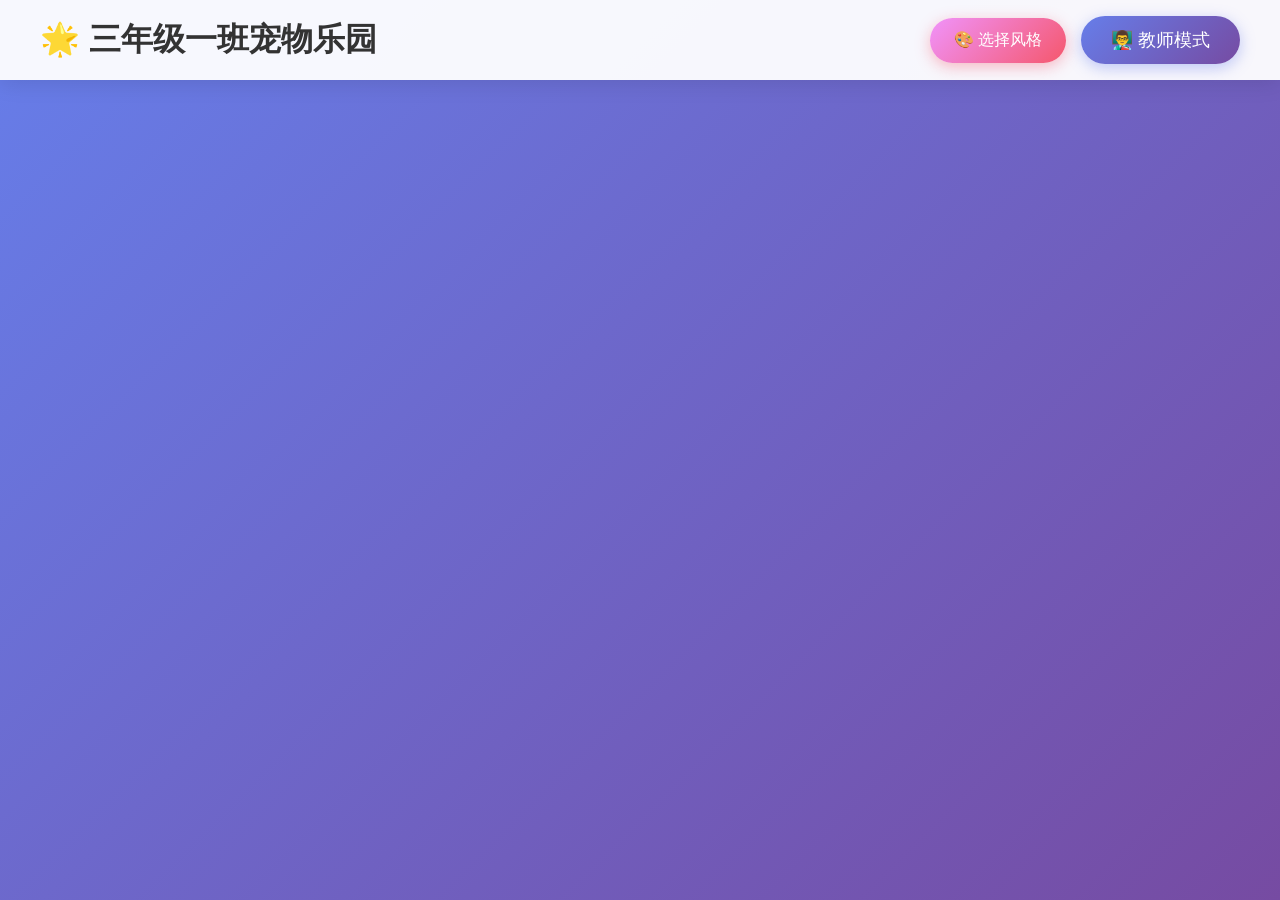
==== commit dfd66faf: "Fix: 更新根目录文件为正确版本" ====
--- a/index.html
+++ b/index.html
@@ -2,301 +2,162 @@
 <html lang="zh-CN">
 <head>
     <meta charset="UTF-8">
-    <meta name="viewport" content="width=device-width, initial-scale=1.0, maximum-scale=1.0, user-scalable=no">
+    <meta name="viewport" content="width=device-width, initial-scale=1.0, user-scalable=no">
     <title>ClassPet Pro - 班级宠物养成</title>
-    <link rel="stylesheet" href="assets/css/style.css?v=4">
-    <link rel="preconnect" href="https://fonts.googleapis.com">
-    <link href="https://fonts.googleapis.com/css2?family=Nunito:wght@400;600;700;800&display=swap" rel="stylesheet">
+    <link rel="stylesheet" href="assets/css/style.css?v=5">
+    <script>console.log('ClassPet Pro v1.0.5 - 2026-03-12');</script>
 </head>
 <body>
     <div id="app">
-        <!-- 顶部导航栏 -->
+        <!-- 顶部标题栏 -->
         <header class="header">
-            <div class="header-left">
-                <div class="logo">🐾</div>
-                <div class="class-info">
-                    <h1 class="class-name">三年级一班</h1>
-                    <span class="class-subtitle">宠物乐园</span>
-                </div>
-            </div>
-            <div class="header-center">
-                <div class="class-total-points">
-                    <span class="total-label">班级总分</span>
-                    <span class="total-value" id="classTotalPoints">0</span>
-                </div>
-            </div>
-            <div class="header-right">
-                <button class="btn-tool" id="btnTimer" title="计时器">⏱️</button>
-                <button class="btn-tool" id="btnRandom" title="随机选人">🎲</button>
-                <button class="btn-tool" id="btnStyle" title="切换风格">🎨</button>
+            <h1 class="class-name">🌟 三年级一班宠物乐园</h1>
+            <div class="header-actions">
+                <button class="btn-style" id="btnSelectStyle" onclick="showPetStyleSelection()">🎨 选择风格</button>
                 <button class="btn-teacher" id="btnTeacher">👨‍🏫 教师模式</button>
             </div>
         </header>
 
-        <!-- 行为类型快捷栏 -->
-        <div class="behavior-bar" id="behaviorBar">
-            <div class="behavior-section positive">
-                <span class="section-label">👍 表扬</span>
-                <div class="behavior-buttons" id="positiveBehaviors">
-                    <!-- 动态生成 -->
-                </div>
-            </div>
-            <div class="behavior-section negative">
-                <span class="section-label">👎 提醒</span>
-                <div class="behavior-buttons" id="negativeBehaviors">
-                    <!-- 动态生成 -->
+        <!-- 宠物展示区 -->
+        <main class="pet-grid" id="petGrid">
+            <!-- 动态生成40个宠物卡片 -->
+        </main>
+
+        <!-- 学生详情弹窗 -->
+        <div class="modal" id="studentModal">
+            <div class="modal-content">
+                <span class="close-btn" id="closeModal">&times;</span>
+                <div class="student-detail">
+                    <div class="pet-display">
+                        <img id="detailPetImage" src="" alt="宠物">
+                        <div class="evolution-effect" id="evolutionEffect"></div>
+                    </div>
+                    <h2 id="detailName">学生姓名</h2>
+                    <div class="score-section">
+                        <div class="current-score">
+                            <span class="score-label">当前积分</span>
+                            <span class="score-value" id="detailScore">0</span>
+                        </div>
+                        <div class="score-controls">
+                            <button class="btn-score btn-minus" data-value="-5">-5</button>
+                            <button class="btn-score btn-minus" data-value="-1">-1</button>
+                            <button class="btn-score btn-plus" data-value="+1">+1</button>
+                            <button class="btn-score btn-plus" data-value="+5">+5</button>
+                            <button class="btn-score btn-plus" data-value="+10">+10</button>
+                        </div>
+                    </div>
+                    <div class="progress-section">
+                        <div class="stage-info">
+                            <span id="currentStage">蛋</span>
+                            <span class="arrow">→</span>
+                            <span id="nextStage">幼崽</span>
+                        </div>
+                        <div class="progress-bar">
+                            <div class="progress-fill" id="progressFill"></div>
+                        </div>
+                        <div class="progress-text">
+                            还需 <span id="needScore">50</span> 分升级
+                        </div>
+                    </div>
+                    <div class="rewards-section">
+                        <h3>🏆 已获得奖励</h3>
+                        <div class="rewards-list" id="rewardsList">
+                            <span class="no-rewards">暂无奖励</span>
+                        </div>
+                    </div>
+                    <button class="btn-redeem" id="btnRedeem">🎁 兑换奖励</button>
                 </div>
             </div>
         </div>
 
-        <!-- 学生网格展示区 -->
-        <main class="students-grid" id="studentsGrid">
-            <!-- 动态生成学生卡片 -->
-        </main>
-
-        <!-- 底部工具栏 -->
-        <footer class="bottom-bar">
-            <button class="bottom-btn" id="btnViewMode">
-                <span class="btn-icon">👁️</span>
-                <span class="btn-text">视图</span>
-            </button>
-            <button class="bottom-btn" id="btnGroupMode">
-                <span class="btn-icon">👥</span>
-                <span class="btn-text">小组</span>
-            </button>
-            <button class="bottom-btn" id="btnHistory">
-                <span class="btn-icon">📊</span>
-                <span class="btn-text">记录</span>
-            </button>
-            <button class="bottom-btn" id="btnSettings">
-                <span class="btn-icon">⚙️</span>
-                <span class="btn-text">设置</span>
-            </button>
-        </footer>
-
-        <!-- ========== 弹窗组件 ========== -->
-
-        <!-- 学生详情/评分弹窗 -->
-        <div class="modal" id="studentModal">
-            <div class="modal-overlay"></div>
-            <div class="modal-content student-modal-content">
-                <div class="modal-header">
-                    <button class="btn-back" id="closeStudentModal">←</button>
-                    <h2 id="studentModalTitle">学生详情</h2>
-                    <div class="modal-actions">
-                        <button class="btn-icon-action" id="btnStudentHistory">📋</button>
-                    </div>
+        <!-- 教师模式密码弹窗 -->
+        <div class="modal" id="teacherModal">
+            <div class="modal-content modal-small">
+                <h2>🔐 教师验证</h2>
+                <div class="password-input">
+                    <input type="password" id="teacherPassword" placeholder="请输入4位密码" maxlength="4">
                 </div>
-                <div class="modal-body">
-                    <div class="student-profile">
-                        <div class="avatar-large" id="studentAvatar">
-                            <div class="avatar-emoji" id="studentAvatarEmoji">🥚</div>
-                            <div class="avatar-level" id="studentLevel">蛋</div>
-                        </div>
-                        <div class="student-info">
-                            <h3 id="studentName">姓名</h3>
-                            <div class="points-display">
-                                <span class="current-points" id="studentPoints">0</span>
-                                <span class="points-label">积分</span>
-                            </div>
-                        </div>
-                    </div>
-
-                    <!-- 行为选择区 -->
-                    <div class="behavior-selector">
-                        <div class="behavior-tabs">
-                            <button class="tab-btn active" data-tab="positive">👍 表扬</button>
-                            <button class="tab-btn" data-tab="negative">👎 提醒</button>
-                            <button class="tab-btn" data-tab="skills">🎯 技能</button>
-                        </div>
-                        <div class="behavior-grid" id="behaviorGrid">
-                            <!-- 动态生成行为按钮 -->
-                        </div>
-                    </div>
-
-                    <!-- 进度展示 -->
-                    <div class="progress-section">
-                        <div class="stage-progress">
-                            <div class="stage-item active" data-stage="0">
-                                <div class="stage-icon">🥚</div>
-                                <span>蛋</span>
-                            </div>
-                            <div class="stage-line"></div>
-                            <div class="stage-item" data-stage="1">
-                                <div class="stage-icon">🐣</div>
-                                <span>幼崽</span>
-                            </div>
-                            <div class="stage-line"></div>
-                            <div class="stage-item" data-stage="2">
-                                <div class="stage-icon">🦊</div>
-                                <span>成长期</span>
-                            </div>
-                            <div class="stage-line"></div>
-                            <div class="stage-item" data-stage="3">
-                                <div class="stage-icon">🦁</div>
-                                <span>完全体</span>
-                            </div>
-                        </div>
-                        <div class="progress-bar-container">
-                            <div class="progress-bar">
-                                <div class="progress-fill" id="progressFill"></div>
-                            </div>
-                            <span class="progress-text" id="progressText">还需 50 分升级</span>
-                        </div>
-                    </div>
+                <div class="numpad" id="numpad">
+                    <button>1</button><button>2</button><button>3</button>
+                    <button>4</button><button>5</button><button>6</button>
+                    <button>7</button><button>8</button><button>9</button>
+                    <button class="btn-clear">C</button><button>0</button><button class="btn-ok">✓</button>
                 </div>
             </div>
         </div>
 
-        <!-- 计时器弹窗 -->
-        <div class="modal" id="timerModal">
-            <div class="modal-overlay"></div>
-            <div class="modal-content timer-modal">
-                <div class="timer-display" id="timerDisplay">00:00</div>
-                <div class="timer-presets">
-                    <button data-time="60">1分钟</button>
-                    <button data-time="180">3分钟</button>
-                    <button data-time="300">5分钟</button>
-                    <button data-time="600">10分钟</button>
+        <!-- 教师管理面板 -->
+        <div class="modal" id="adminModal">
+            <div class="modal-content modal-large">
+                <span class="close-btn" id="closeAdmin">&times;</span>
+                <h2>⚙️ 班级管理</h2>
+                <div class="admin-tabs">
+                    <button class="tab-btn active" data-tab="students">👥 学生管理</button>
+                    <button class="tab-btn" data-tab="settings">🔧 进化设置</button>
+                    <button class="tab-btn" data-tab="rewards">🎁 奖励设置</button>
+                    <button class="tab-btn" data-tab="data">💾 数据管理</button>
                 </div>
-                <div class="timer-controls">
-                    <button class="btn-timer-control" id="btnTimerStart">▶️ 开始</button>
-                    <button class="btn-timer-control" id="btnTimerPause">⏸️ 暂停</button>
-                    <button class="btn-timer-control" id="btnTimerReset">🔄 重置</button>
-                </div>
-                <button class="btn-close-modal" id="closeTimerModal">✕</button>
-            </div>
-        </div>
-
-        <!-- 随机选人弹窗 -->
-        <div class="modal" id="randomModal">
-            <div class="modal-overlay"></div>
-            <div class="modal-content random-modal">
-                <div class="random-animating" id="randomAnimating">
-                    <div class="random-avatar">❓</div>
-                    <div class="random-name">随机选择中...</div>
-                </div>
-                <div class="random-result" id="randomResult" style="display: none;">
-                    <div class="random-avatar" id="randomResultAvatar">🎉</div>
-                    <div class="random-name" id="randomResultName">选中者</div>
-                </div>
-                <button class="btn-random-start" id="btnRandomStart">🎲 开始抽取</button>
-                <button class="btn-close-modal" id="closeRandomModal">✕</button>
-            </div>
-        </div>
-
-        <!-- 历史记录弹窗 -->
-        <div class="modal" id="historyModal">
-            <div class="modal-overlay"></div>
-            <div class="modal-content history-modal">
-                <div class="modal-header">
-                    <button class="btn-back" id="closeHistoryModal">←</button>
-                    <h2>📊 今日记录</h2>
-                </div>
-                <div class="history-filters">
-                    <button class="filter-btn active" data-filter="all">全部</button>
-                    <button class="filter-btn" data-filter="positive">表扬</button>
-                    <button class="filter-btn" data-filter="negative">提醒</button>
-                </div>
-                <div class="history-list" id="historyList">
-                    <!-- 动态生成 -->
-                </div>
-            </div>
-        </div>
-
-        <!-- 教师验证弹窗 -->
-        <div class="modal" id="teacherModal">
-            <div class="modal-overlay"></div>
-            <div class="modal-content teacher-modal">
-                <h2>🔐 教师验证</h2>
-                <div class="password-display" id="passwordDisplay">••••</div>
-                <div class="numpad">
-                    <button class="num-btn">1</button>
-                    <button class="num-btn">2</button>
-                    <button class="num-btn">3</button>
-                    <button class="num-btn">4</button>
-                    <button class="num-btn">5</button>
-                    <button class="num-btn">6</button>
-                    <button class="num-btn">7</button>
-                    <button class="num-btn">8</button>
-                    <button class="num-btn">9</button>
-                    <button class="num-btn btn-clear">C</button>
-                    <button class="num-btn">0</button>
-                    <button class="num-btn btn-ok">✓</button>
-                </div>
-            </div>
-        </div>
-
-        <!-- 管理面板 -->
-        <div class="modal" id="adminModal">
-            <div class="modal-overlay"></div>
-            <div class="modal-content admin-modal-content">
-                <div class="modal-header">
-                    <button class="btn-back" id="closeAdminModal">←</button>
-                    <h2>⚙️ 班级管理</h2>
-                </div>
-                <div class="admin-tabs">
-                    <button class="admin-tab active" data-tab="students">👥 学生</button>
-                    <button class="admin-tab" data-tab="behaviors">🏷️ 行为</button>
-                    <button class="admin-tab" data-tab="rewards">🎁 奖励</button>
-                    <button class="admin-tab" data-tab="settings">🔧 设置</button>
-                </div>
-                <div class="admin-content" id="adminContent">
+                <div class="tab-content" id="tabContent">
                     <!-- 动态内容 -->
                 </div>
             </div>
         </div>
 
-        <!-- 宠物风格选择 -->
-        <div class="modal" id="styleModal">
-            <div class="modal-overlay"></div>
-            <div class="modal-content style-modal">
-                <div class="modal-header">
-                    <button class="btn-back" id="closeStyleModal">←</button>
-                    <h2>🎨 选择宠物风格</h2>
-                </div>
-                <div class="style-grid" id="styleGrid">
-                    <div class="style-card" data-style="cute">
-                        <div class="style-preview">🐱</div>
-                        <span class="style-name">萌宠风</span>
-                    </div>
-                    <div class="style-card" data-style="fantasy">
-                        <div class="style-preview">🐉</div>
-                        <span class="style-name">幻想风</span>
-                    </div>
-                    <div class="style-card" data-style="pixel">
-                        <div class="style-preview">🐤</div>
-                        <span class="style-name">像素风</span>
-                    </div>
-                    <div class="style-card" data-style="scifi">
-                        <div class="style-preview">🤖</div>
-                        <span class="style-name">科幻风</span>
-                    </div>
-                    <div class="style-card" data-style="china">
-                        <div class="style-preview">🐼</div>
-                        <span class="style-name">国潮风</span>
-                    </div>
+        <!-- 兑换奖励弹窗 -->
+        <div class="modal" id="redeemModal">
+            <div class="modal-content">
+                <span class="close-btn" id="closeRedeem">&times;</span>
+                <h2>🎁 兑换奖励</h2>
+                <div class="redeem-list" id="redeemList">
+                    <!-- 动态生成奖励列表 -->
                 </div>
             </div>
         </div>
 
-        <!-- 积分动画效果层 -->
-        <div class="effects-layer" id="effectsLayer"></div>
-
-        <!-- 庆祝全屏效果 -->
-        <div class="celebration-overlay" id="celebrationOverlay">
+        <!-- 进化庆祝弹窗 -->
+        <div class="modal celebration" id="celebrationModal">
             <div class="celebration-content">
-                <div class="celebration-pet" id="celebrationPet">🎉</div>
-                <h2 class="celebration-title" id="celebrationTitle">恭喜升级！</h2>
+                <div class="celebration-pet" id="celebrationPet"></div>
+                <h1 class="celebration-title">🎉 恭喜进化！</h1>
                 <p class="celebration-text" id="celebrationText"></p>
-                <button class="btn-celebrate-close" id="btnCelebrateClose">太棒了！</button>
+                <button class="btn-celebrate" id="btnCelebrate">太棒了！</button>
             </div>
         </div>
     </div>
 
-    <script src="js/pets.js"></script>
-    <script src="js/audio.js"></script>
-    <script src="js/effects.js"></script>
-    <script src="js/app.js"></script>
+    <!-- 宠物风格选择弹窗 -->
+    <div class="modal" id="petSelectModal">
+        <div class="modal-content">
+            <h2>🎨 选择你的宠物风格</h2>
+            <div class="pet-style-grid" id="petStyleGrid">
+                <div class="pet-style-option" data-style="cute">
+                    <div class="style-preview">🐱</div>
+                    <div class="style-name">萌宠风</div>
+                </div>
+                <div class="pet-style-option" data-style="fantasy">
+                    <div class="style-preview">🐉</div>
+                    <div class="style-name">幻想风</div>
+                </div>
+                <div class="pet-style-option" data-style="pixel">
+                    <div class="style-preview">🐤</div>
+                    <div class="style-name">像素风</div>
+                </div>
+                <div class="pet-style-option" data-style="scifi">
+                    <div class="style-preview">🤖</div>
+                    <div class="style-name">科幻风</div>
+                </div>
+                <div class="pet-style-option" data-style="china">
+                    <div class="style-preview">🐼</div>
+                    <div class="style-name">国潮风</div>
+                </div>
+            </div>
+        </div>
+    </div>
+
+    <script src="js/pets.v5.js"></script>
+    <script src="js/audio.v5.js"></script>
+    <script src="js/effects.js?v=5"></script>
+    <script src="js/feishu-sync.js?v=5"></script>
+    <script src="js/app.v5.js"></script>
 </body>
 </html>
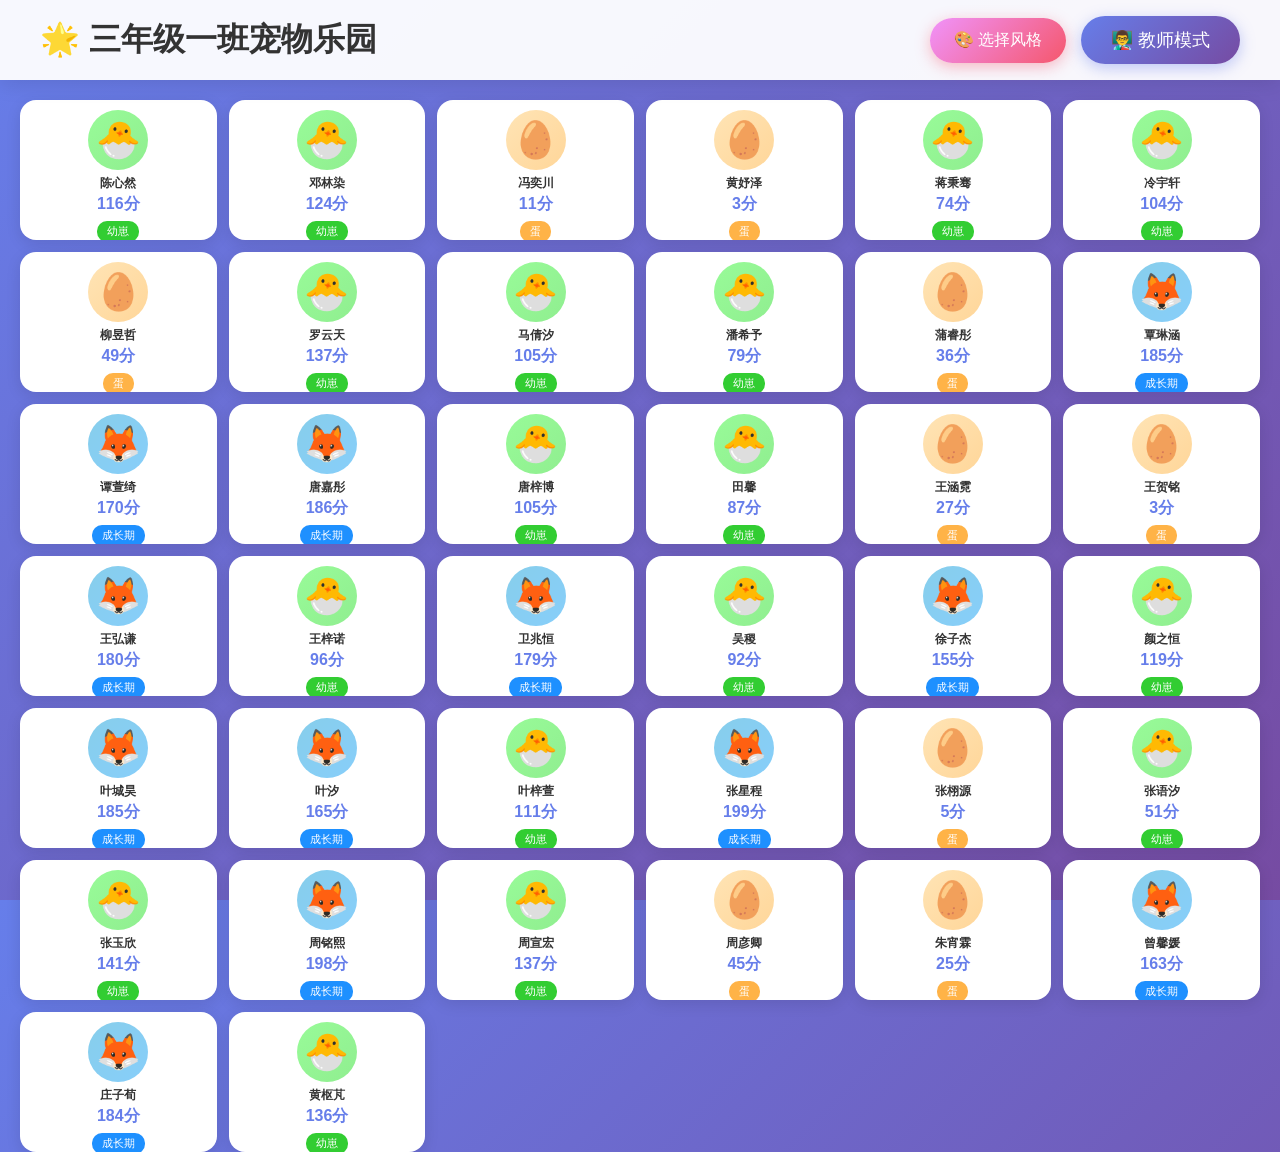
==== commit a86ccd9c: "Fix: 1.人名显示完整 2.风格选择修复 3.教师模式跳转优化" ====
--- a/index.html
+++ b/index.html
@@ -154,10 +154,10 @@
         </div>
     </div>
 
-    <script src="js/pets.v5.js"></script>
-    <script src="js/audio.v5.js"></script>
-    <script src="js/effects.js?v=5"></script>
-    <script src="js/feishu-sync.js?v=5"></script>
-    <script src="js/app.v5.js"></script>
+    <script src="js/pets.js"></script>
+    <script src="js/audio.js"></script>
+    <script src="js/effects.js"></script>
+    <script src="js/feishu-sync.js"></script>
+    <script src="js/app.js"></script>
 </body>
 </html>
--- a/assets/css/style.css
+++ b/assets/css/style.css
@@ -151,16 +151,16 @@
 
 /* 学生姓名 */
 .student-name {
-    font-size: 14px;
+    font-size: 12px;
     font-weight: 600;
     color: #333;
     margin-top: 6px;
     margin-bottom: 4px;
     text-align: center;
-    white-space: nowrap;
-    overflow: hidden;
-    text-overflow: ellipsis;
+    white-space: normal;
+    overflow: visible;
     max-width: 100%;
+    line-height: 1.2;
 }
 
 /* 积分显示 */
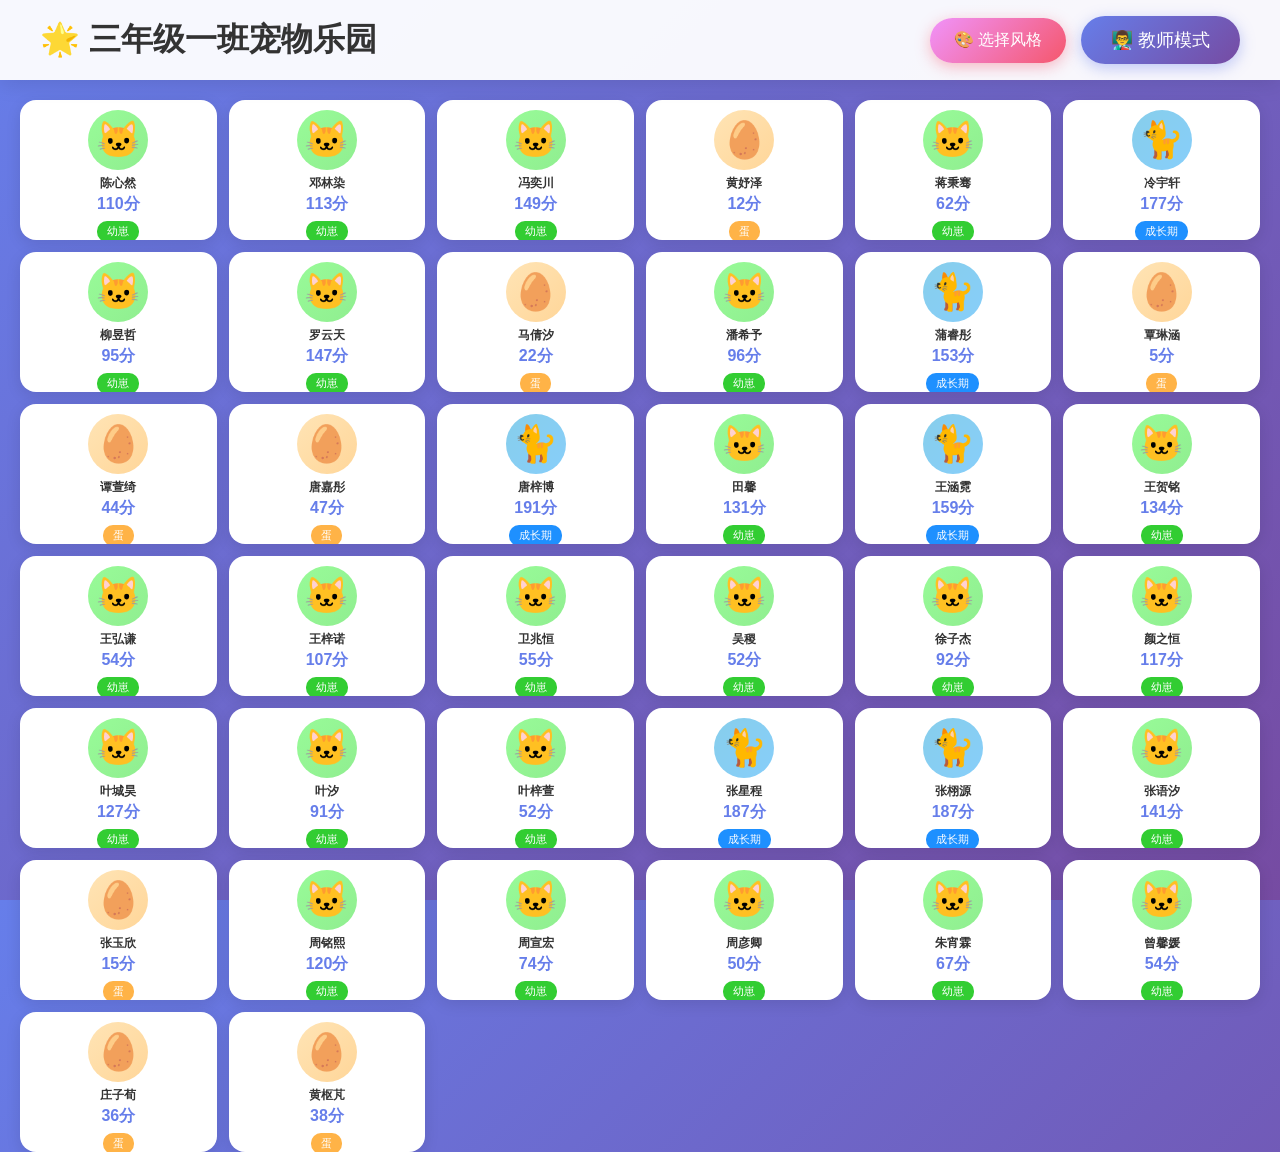
==== commit 2732df09: "Fix: 教师模式数字键盘改用全局函数" ====
--- a/index.html
+++ b/index.html
@@ -78,10 +78,10 @@
                     <input type="password" id="teacherPassword" placeholder="请输入4位密码" maxlength="4">
                 </div>
                 <div class="numpad" id="numpad">
-                    <button>1</button><button>2</button><button>3</button>
-                    <button>4</button><button>5</button><button>6</button>
-                    <button>7</button><button>8</button><button>9</button>
-                    <button class="btn-clear">C</button><button>0</button><button class="btn-ok">✓</button>
+                    <button onclick="numpadInput('1')">1</button><button onclick="numpadInput('2')">2</button><button onclick="numpadInput('3')">3</button>
+                    <button onclick="numpadInput('4')">4</button><button onclick="numpadInput('5')">5</button><button onclick="numpadInput('6')">6</button>
+                    <button onclick="numpadInput('7')">7</button><button onclick="numpadInput('8')">8</button><button onclick="numpadInput('9')">9</button>
+                    <button class="btn-clear" onclick="numpadClear()">C</button><button onclick="numpadInput('0')">0</button><button class="btn-ok" onclick="numpadSubmit()">✓</button>
                 </div>
             </div>
         </div>
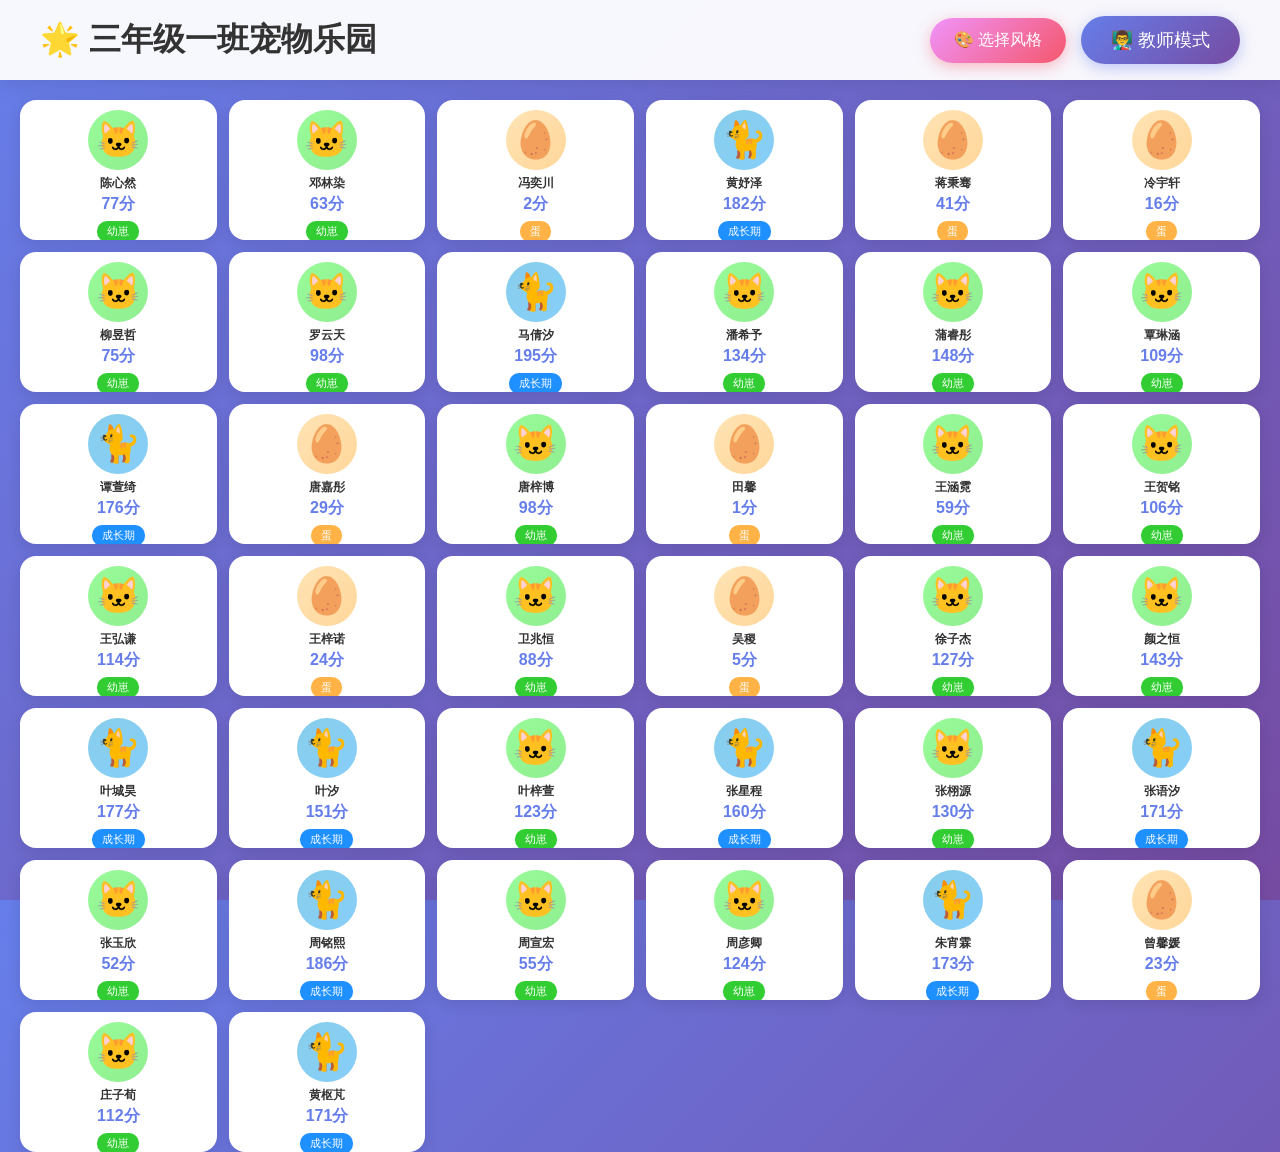
==== commit 4ec33f97: "Debug: 添加直接跳转按钮测试" ====
--- a/index.html
+++ b/index.html
@@ -83,6 +83,9 @@
                     <button onclick="numpadInput('7')">7</button><button onclick="numpadInput('8')">8</button><button onclick="numpadInput('9')">9</button>
                     <button class="btn-clear" onclick="numpadClear()">C</button><button onclick="numpadInput('0')">0</button><button class="btn-ok" onclick="numpadSubmit()">✓</button>
                 </div>
+                <div style="margin-top: 10px; text-align: center;">
+                    <button onclick="window.location.href='admin.html'" style="padding: 10px 20px; font-size: 16px; background: #667eea; color: white; border: none; border-radius: 8px; cursor: pointer;">直接跳转管理页面</button>
+                </div>
             </div>
         </div>
 
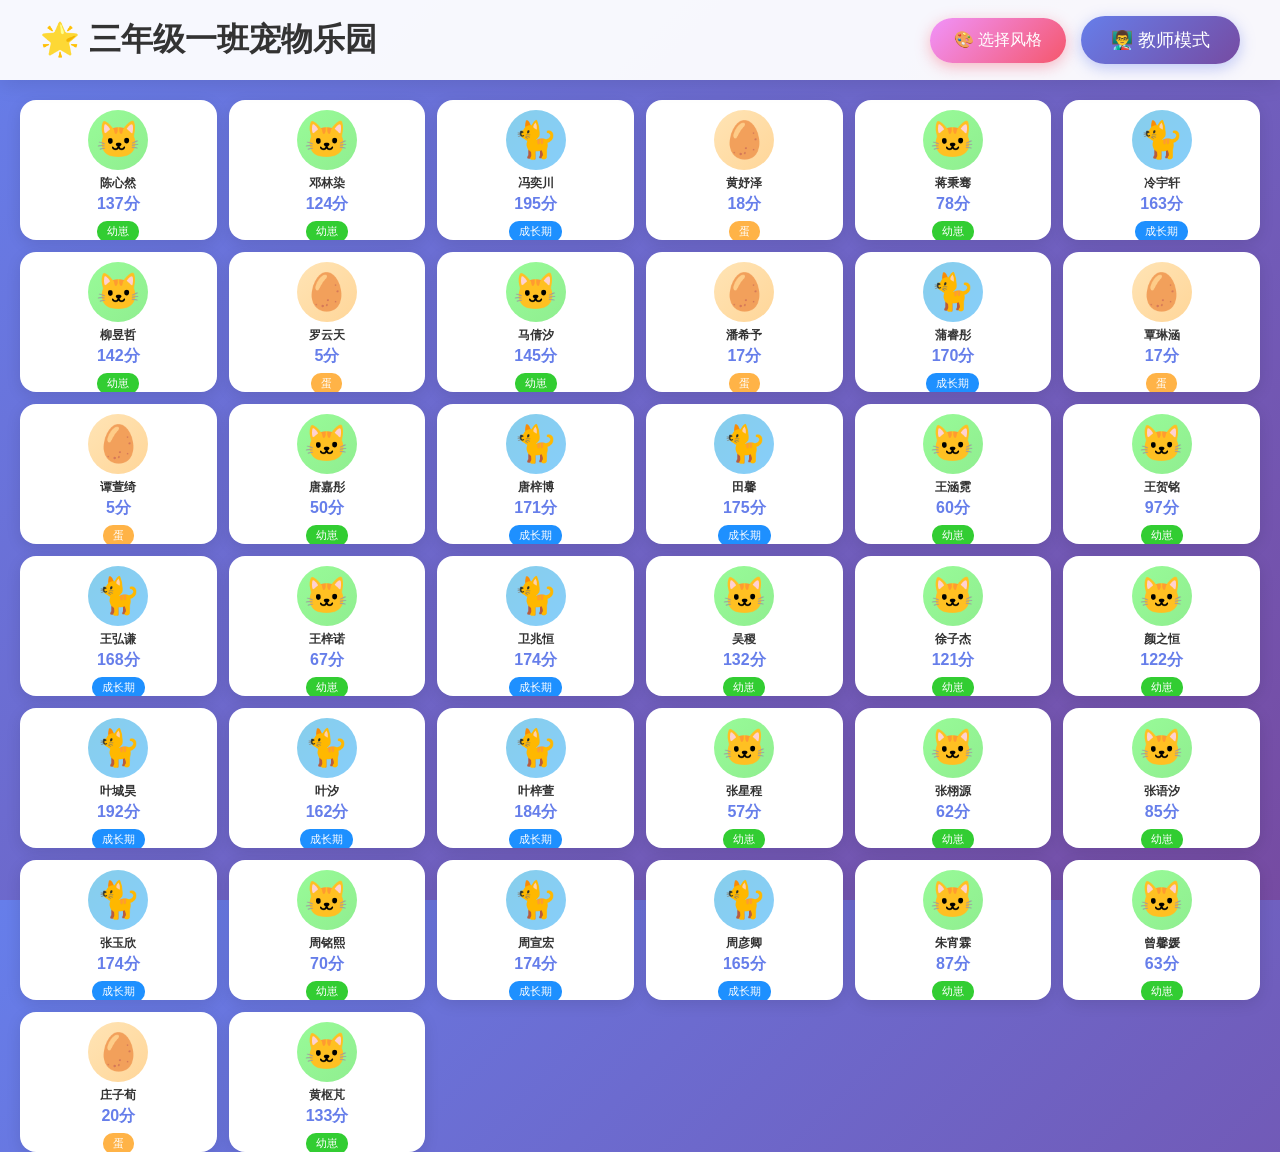
==== commit b4033836: "Fix: 简化教师模式，直接点击进入管理页面" ====
--- a/index.html
+++ b/index.html
@@ -70,21 +70,13 @@
             </div>
         </div>
 
-        <!-- 教师模式密码弹窗 -->
+        <!-- 教师模式弹窗 -->
         <div class="modal" id="teacherModal">
             <div class="modal-content modal-small">
-                <h2>🔐 教师验证</h2>
-                <div class="password-input">
-                    <input type="password" id="teacherPassword" placeholder="请输入4位密码" maxlength="4">
-                </div>
-                <div class="numpad" id="numpad">
-                    <button onclick="numpadInput('1')">1</button><button onclick="numpadInput('2')">2</button><button onclick="numpadInput('3')">3</button>
-                    <button onclick="numpadInput('4')">4</button><button onclick="numpadInput('5')">5</button><button onclick="numpadInput('6')">6</button>
-                    <button onclick="numpadInput('7')">7</button><button onclick="numpadInput('8')">8</button><button onclick="numpadInput('9')">9</button>
-                    <button class="btn-clear" onclick="numpadClear()">C</button><button onclick="numpadInput('0')">0</button><button class="btn-ok" onclick="numpadSubmit()">✓</button>
-                </div>
-                <div style="margin-top: 10px; text-align: center;">
-                    <button onclick="window.location.href='admin.html'" style="padding: 10px 20px; font-size: 16px; background: #667eea; color: white; border: none; border-radius: 8px; cursor: pointer;">直接跳转管理页面</button>
+                <h2>🔐 教师模式</h2>
+                <p style="text-align: center; margin: 20px 0; color: #666;">点击下方按钮进入管理页面</p>
+                <div style="text-align: center; padding: 20px;">
+                    <button onclick="document.getElementById('teacherModal').classList.remove('active'); window.location.href='admin.html';" style="padding: 15px 40px; font-size: 18px; background: linear-gradient(135deg, #667eea 0%, #764ba2 100%); color: white; border: none; border-radius: 25px; cursor: pointer; box-shadow: 0 4px 15px rgba(102, 126, 234, 0.4);">进入管理页面</button>
                 </div>
             </div>
         </div>
